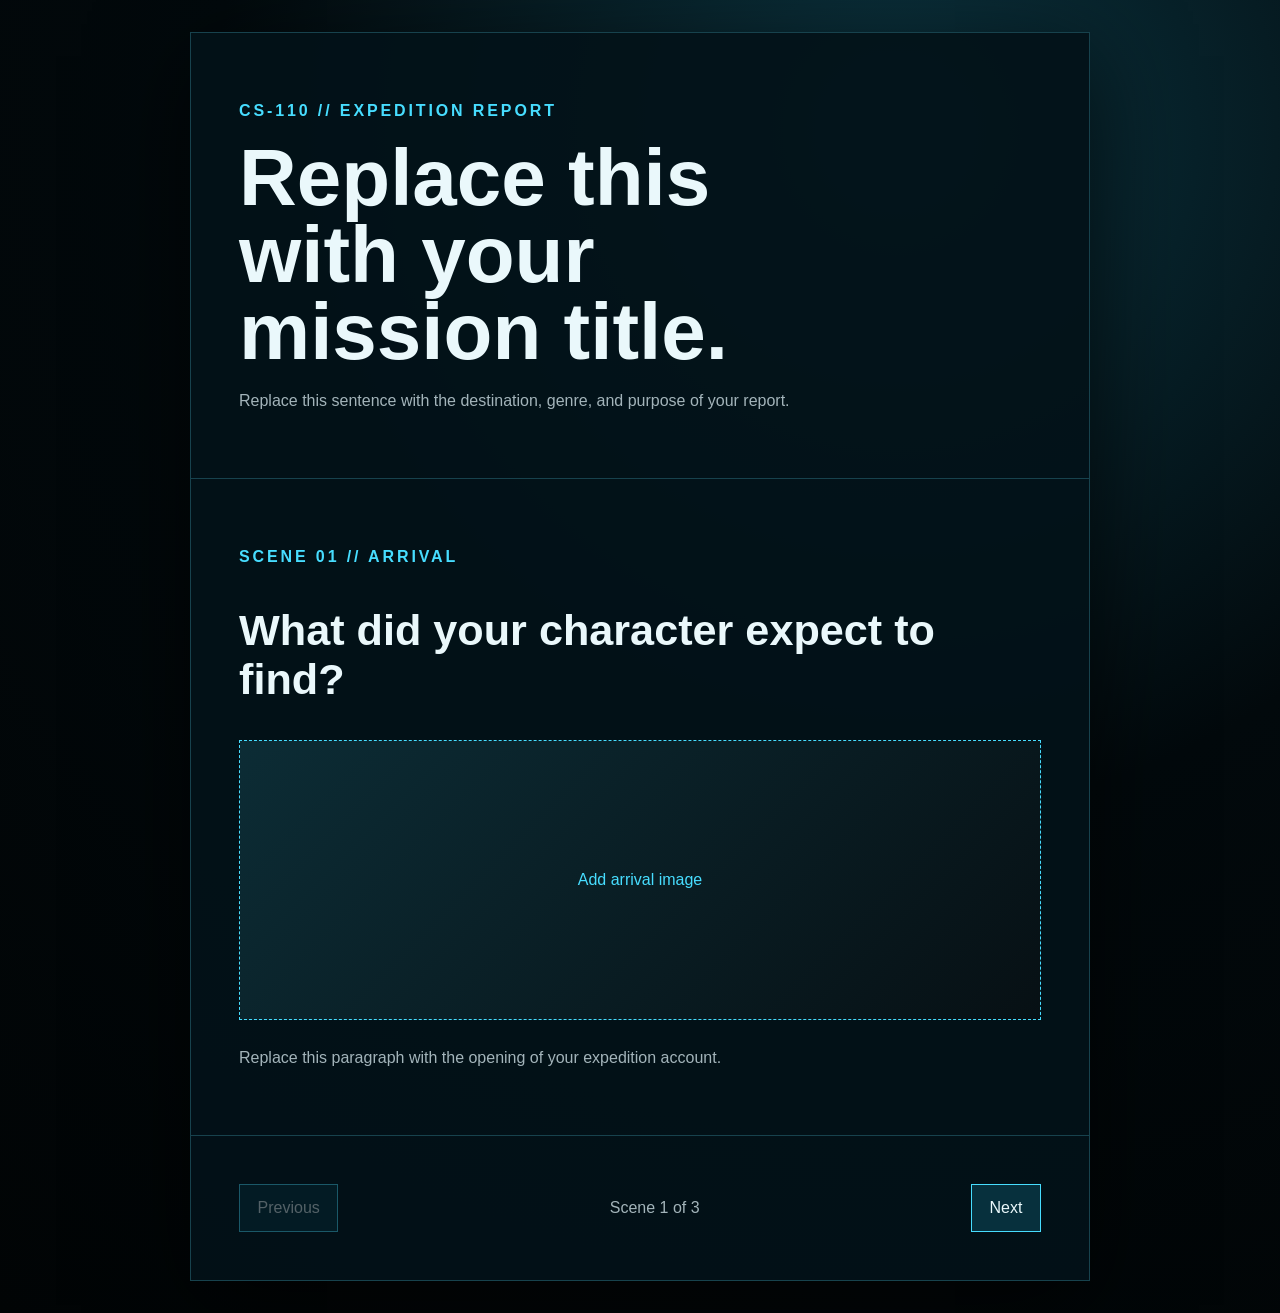
==== index.html @ dae37dbc "Save Week 3 starter project" ====
<!doctype html>
<html lang="en">
  <head>
    <meta charset="UTF-8" />
    <meta name="viewport" content="width=device-width, initial-scale=1.0" />
    <title>Expedition Report</title>
    <link rel="stylesheet" href="styles.css" />
  </head>
  <body>
    <main class="report-shell">
      <header class="report-header">
        <p class="eyebrow">CS-110 // Expedition Report</p>
        <h1>Replace this with your mission title.</h1>
        <p>Replace this sentence with the destination, genre, and purpose of your report.</p>
      </header>

      <section class="scene is-active" data-scene="0">
        <p class="scene-number">Scene 01 // Arrival</p>
        <h2>What did your character expect to find?</h2>
        <div class="image-placeholder" role="img" aria-label="Add an original or properly credited arrival image here.">Add arrival image</div>
        <p>Replace this paragraph with the opening of your expedition account.</p>
      </section>

      <section class="scene" data-scene="1" hidden>
        <p class="scene-number">Scene 02 // Discovery</p>
        <h2>What changed the mission?</h2>
        <div class="image-placeholder" role="img" aria-label="Add an original or properly credited discovery image here.">Add discovery image</div>
        <p>Replace this paragraph with the evidence, creature, failure, or absurd complication your character discovered.</p>
      </section>

      <section class="scene" data-scene="2" hidden>
        <p class="scene-number">Scene 03 // Outcome</p>
        <h2>What should Kairova do next?</h2>
        <div class="image-placeholder" role="img" aria-label="Add an original or properly credited outcome image here.">Add outcome image</div>
        <p>Replace this paragraph with the result and the recommendation for your report's audience.</p>
      </section>

      <nav class="scene-controls" aria-label="Story scenes">
        <button id="previous-scene" type="button">Previous</button>
        <span id="scene-status" aria-live="polite">Scene 1 of 3</span>
        <button id="next-scene" type="button">Next</button>
      </nav>
    </main>
    <script src="script.js"></script>
  </body>
</html>
---- styles.css ----
:root {
  color-scheme: dark;
  --ink: #eaf8fb;
  --muted: #a3b4ba;
  --surface: #031218;
  --line: #17424d;
  --signal: #47ddff;
}

* { box-sizing: border-box; }

body {
  margin: 0;
  min-height: 100vh;
  padding: 2rem;
  color: var(--ink);
  background: radial-gradient(circle at 70% 10%, #0b3440 0, #02090c 46%, #010405 100%);
  font-family: Arial, Helvetica, sans-serif;
}

button { font: inherit; }

.report-shell {
  width: min(900px, 100%);
  margin: 0 auto;
  border: 1px solid var(--line);
  background: color-mix(in srgb, var(--surface) 92%, transparent);
  box-shadow: 0 24px 90px #000a;
}

.report-header,
.scene,
.scene-controls { padding: clamp(1.25rem, 4vw, 3rem); }

.report-header { border-bottom: 1px solid var(--line); }
.eyebrow, .scene-number { color: var(--signal); font-weight: 700; letter-spacing: .18em; text-transform: uppercase; }
h1 { max-width: 13ch; margin: .4rem 0 1rem; font-size: clamp(2.2rem, 7vw, 5rem); line-height: .96; }
h2 { font-size: clamp(1.6rem, 4vw, 2.7rem); }
p { color: var(--muted); line-height: 1.7; }

.image-placeholder {
  min-height: 280px;
  display: grid;
  place-items: center;
  margin: 1.5rem 0;
  border: 1px dashed var(--signal);
  color: var(--signal);
  background: linear-gradient(135deg, #0c2c35, #071014);
}

.scene-controls {
  display: grid;
  grid-template-columns: auto 1fr auto;
  align-items: center;
  gap: 1rem;
  border-top: 1px solid var(--line);
}

.scene-controls span { text-align: center; color: var(--muted); }
.scene-controls button {
  min-height: 48px;
  padding: .8rem 1.1rem;
  border: 1px solid var(--signal);
  color: var(--ink);
  background: #07303d;
  cursor: pointer;
}
.scene-controls button:disabled { opacity: .35; cursor: not-allowed; }
.scene-controls button:focus-visible { outline: 3px solid #fff; outline-offset: 3px; }

@media (max-width: 560px) {
  body { padding: 0; }
  .scene-controls { grid-template-columns: 1fr 1fr; }
  .scene-controls span { grid-column: 1 / -1; grid-row: 1; }
}

@media (prefers-reduced-motion: reduce) {
  *, *::before, *::after { scroll-behavior: auto !important; transition: none !important; animation: none !important; }
}
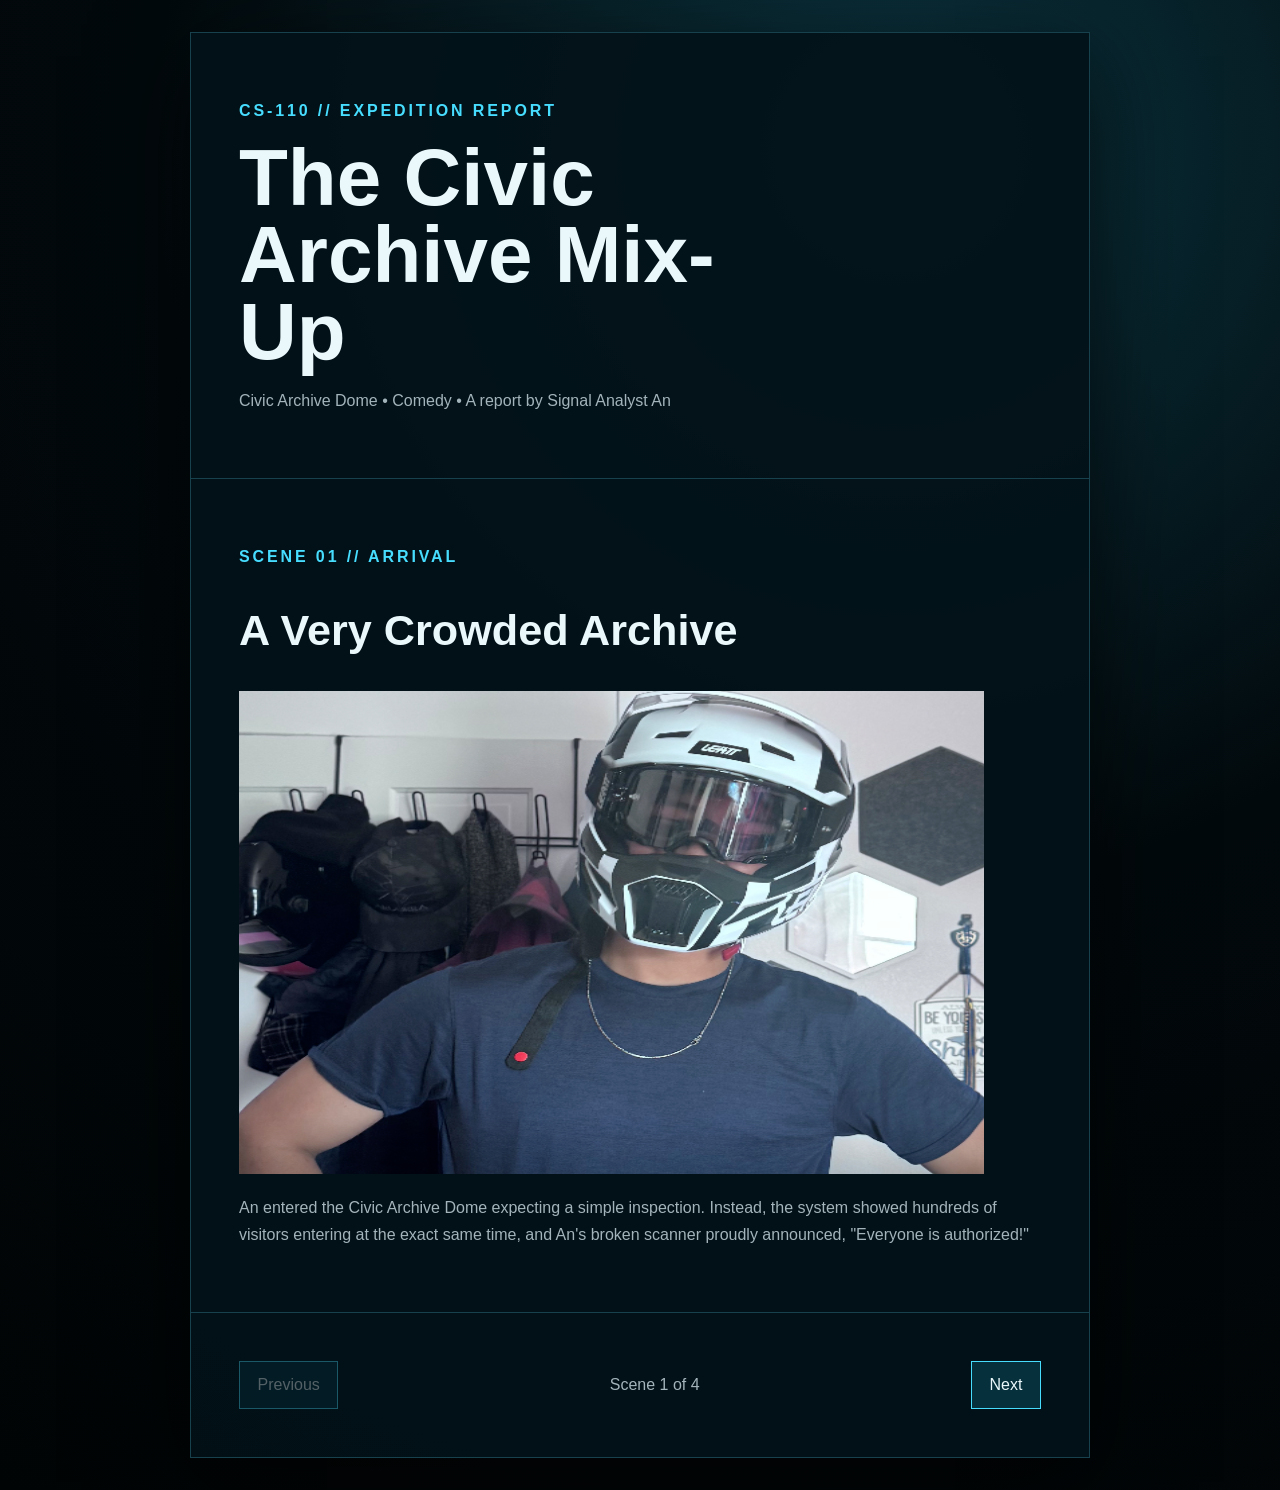
==== commit b3d7c62c: "Add four expedition scenes" ====
--- a/index.html
+++ b/index.html
@@ -10,34 +10,64 @@
     <main class="report-shell">
       <header class="report-header">
         <p class="eyebrow">CS-110 // Expedition Report</p>
-        <h1>Replace this with your mission title.</h1>
-        <p>Replace this sentence with the destination, genre, and purpose of your report.</p>
+        <h1>The Civic Archive Mix-Up</h1>
+        <p>Civic Archive Dome • Comedy • A report by Signal Analyst An</p>
       </header>
 
       <section class="scene is-active" data-scene="0">
-        <p class="scene-number">Scene 01 // Arrival</p>
-        <h2>What did your character expect to find?</h2>
-        <div class="image-placeholder" role="img" aria-label="Add an original or properly credited arrival image here.">Add arrival image</div>
-        <p>Replace this paragraph with the opening of your expedition account.</p>
-      </section>
+  <p class="scene-number">Scene 01 // Arrival</p>
+  <h2>A Very Crowded Archive</h2>
+  <img
+  src="images/character.png"
+  alt="Signal analyst An arriving at the Civic Archive Dome with a broken scanner"
+/>
+  <p>
+    An entered the Civic Archive Dome expecting a simple inspection.
+    Instead, the system showed hundreds of visitors entering at the
+    exact same time, and An's broken scanner proudly announced,
+    "Everyone is authorized!"
+  </p>
+</section>
 
-      <section class="scene" data-scene="1" hidden>
-        <p class="scene-number">Scene 02 // Discovery</p>
-        <h2>What changed the mission?</h2>
-        <div class="image-placeholder" role="img" aria-label="Add an original or properly credited discovery image here.">Add discovery image</div>
-        <p>Replace this paragraph with the evidence, creature, failure, or absurd complication your character discovered.</p>
-      </section>
+<section class="scene" data-scene="1" hidden>
+  <p class="scene-number">Scene 02 // Discovery</p>
+  <h2>The Duplicate Pattern</h2>
+  <div class="image-placeholder" role="img"
+       aria-label="An investigating duplicated entry records"></div>
+  <p>
+    An used pattern recognition and discovered that every duplicate
+    had the same timestamp and scanner error code. When the archive
+    lights flickered, the scanner's retry mode copied each entry again.
+  </p>
+</section>
 
-      <section class="scene" data-scene="2" hidden>
-        <p class="scene-number">Scene 03 // Outcome</p>
-        <h2>What should Kairova do next?</h2>
-        <div class="image-placeholder" role="img" aria-label="Add an original or properly credited outcome image here.">Add outcome image</div>
-        <p>Replace this paragraph with the result and the recommendation for your report's audience.</p>
-      </section>
+<section class="scene" data-scene="2" hidden>
+  <p class="scene-number">Scene 03 // Response</p>
+  <h2>An Fixes the Mix-Up</h2>
+  <div class="image-placeholder" role="img"
+       aria-label="An repairing the archive scanner in a dark records room"></div>
+  <p>
+    An used night vision to work in the dark records room, separated
+    the original entries from the copies, and turned off retry mode.
+    An joked that the scanner needed fewer friends and better instructions.
+  </p>
+</section>
+
+<section class="scene" data-scene="3" hidden>
+  <p class="scene-number">Scene 04 // Outcome</p>
+  <h2>The Archive Is Restored</h2>
+  <div class="image-placeholder" role="img"
+       aria-label="The restored Civic Archive Dome with organized records"></div>
+  <p>
+    The false records were removed and the original files were protected.
+    An tested the system and left clear recovery instructions so the next
+    crew could follow a route they could trust.
+  </p>
+</section>
 
       <nav class="scene-controls" aria-label="Story scenes">
         <button id="previous-scene" type="button">Previous</button>
-        <span id="scene-status" aria-live="polite">Scene 1 of 3</span>
+        <span id="scene-status" aria-live="polite">Scene 1 of 4</span>
         <button id="next-scene" type="button">Next</button>
       </nav>
     </main>
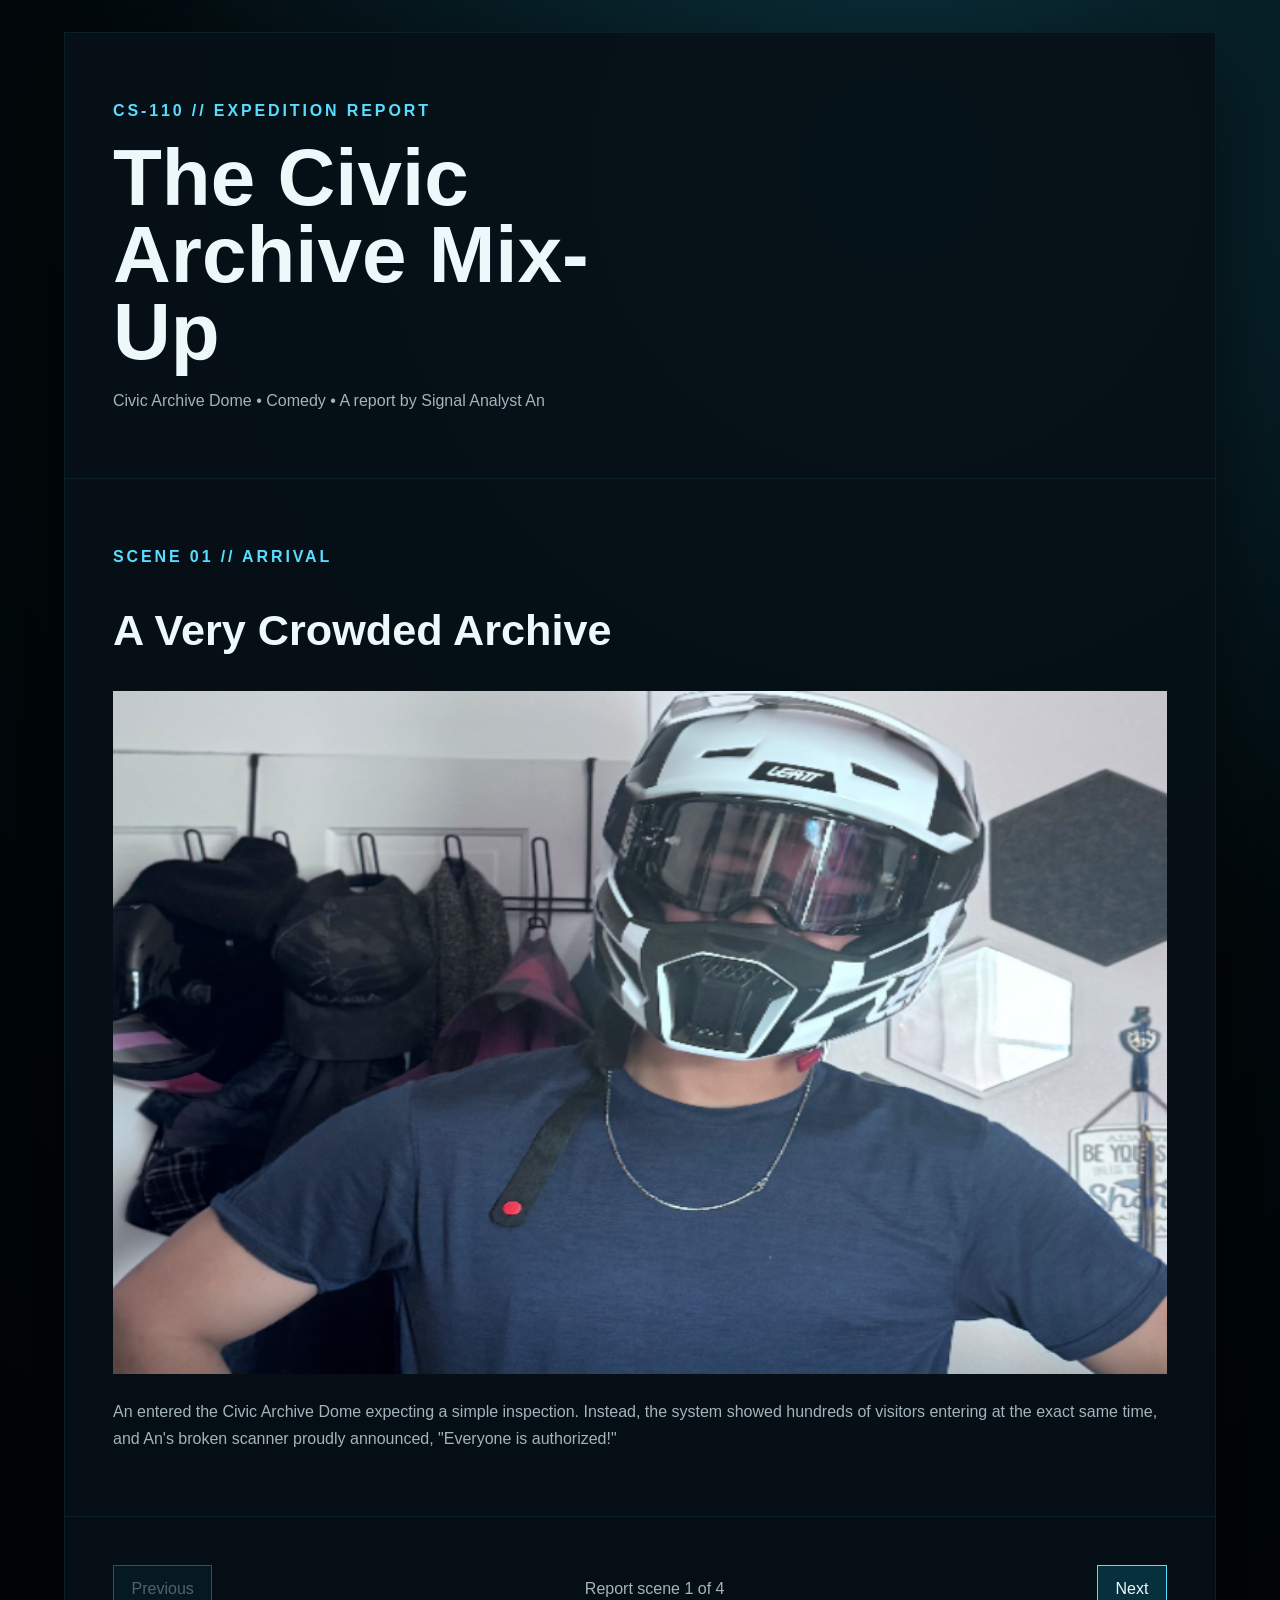
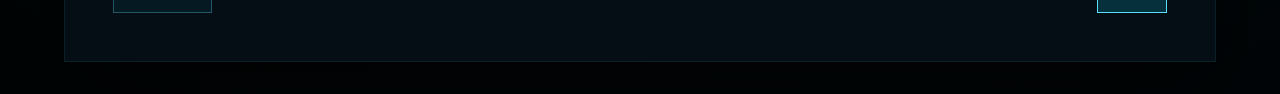
==== commit 8f57ae7c: "Complete expedition report" ====
--- a/index.html
+++ b/index.html
@@ -32,8 +32,10 @@
 <section class="scene" data-scene="1" hidden>
   <p class="scene-number">Scene 02 // Discovery</p>
   <h2>The Duplicate Pattern</h2>
-  <div class="image-placeholder" role="img"
-       aria-label="An investigating duplicated entry records"></div>
+  <img
+  src="images/duplicate-records.png"
+  alt="An investigating duplicated entry records in the Civic Archive Dome"
+/>
   <p>
     An used pattern recognition and discovered that every duplicate
     had the same timestamp and scanner error code. When the archive
@@ -44,8 +46,10 @@
 <section class="scene" data-scene="2" hidden>
   <p class="scene-number">Scene 03 // Response</p>
   <h2>An Fixes the Mix-Up</h2>
-  <div class="image-placeholder" role="img"
-       aria-label="An repairing the archive scanner in a dark records room"></div>
+  <img
+  src="images/scanner-repair.png"
+  alt="An repairing the archive scanner in a dark records room"
+/>
   <p>
     An used night vision to work in the dark records room, separated
     the original entries from the copies, and turned off retry mode.
@@ -56,8 +60,10 @@
 <section class="scene" data-scene="3" hidden>
   <p class="scene-number">Scene 04 // Outcome</p>
   <h2>The Archive Is Restored</h2>
-  <div class="image-placeholder" role="img"
-       aria-label="The restored Civic Archive Dome with organized records"></div>
+  <img
+  src="images/archive-restored.png"
+  alt="An presenting the restored Civic Archive Dome with organized records"
+/>
   <p>
     The false records were removed and the original files were protected.
     An tested the system and left clear recovery instructions so the next
--- a/styles.css
+++ b/styles.css
@@ -1,10 +1,10 @@
 :root {
   color-scheme: dark;
-  --ink: #eaf8fb;
+  --ink: #edf8fb;
   --muted: #a3b4ba;
-  --surface: #031218;
-  --line: #17424d;
-  --signal: #47ddff;
+  --surface: #061016;
+  --line: #0b1f29;
+  --signal: #59ddff;
 }
 
 * { box-sizing: border-box; }
@@ -21,7 +21,7 @@
 button { font: inherit; }
 
 .report-shell {
-  width: min(900px, 100%);
+  width: min(72rem, calc(100% - 2rem));
   margin: 0 auto;
   border: 1px solid var(--line);
   background: color-mix(in srgb, var(--surface) 92%, transparent);
@@ -47,7 +47,12 @@
   color: var(--signal);
   background: linear-gradient(135deg, #0c2c35, #071014);
 }
-
+.scene img {
+  display: block;
+  width: 100%;
+  height: auto;
+  margin: 1.5rem 0;
+}
 .scene-controls {
   display: grid;
   grid-template-columns: auto 1fr auto;
@@ -73,7 +78,28 @@
   .scene-controls { grid-template-columns: 1fr 1fr; }
   .scene-controls span { grid-column: 1 / -1; grid-row: 1; }
 }
+.scene {
+  display: none;
+  opacity: 0;
+}
 
+.scene.is-active {
+  display: block;
+  opacity: 1;
+  animation: scene-in 300ms ease-out;
+}
+
+@keyframes scene-in {
+  from {
+    opacity: 0;
+    transform: translateY(8px);
+  }
+
+  to {
+    opacity: 1;
+    transform: translateY(0);
+  }
+}
 @media (prefers-reduced-motion: reduce) {
   *, *::before, *::after { scroll-behavior: auto !important; transition: none !important; animation: none !important; }
 }
